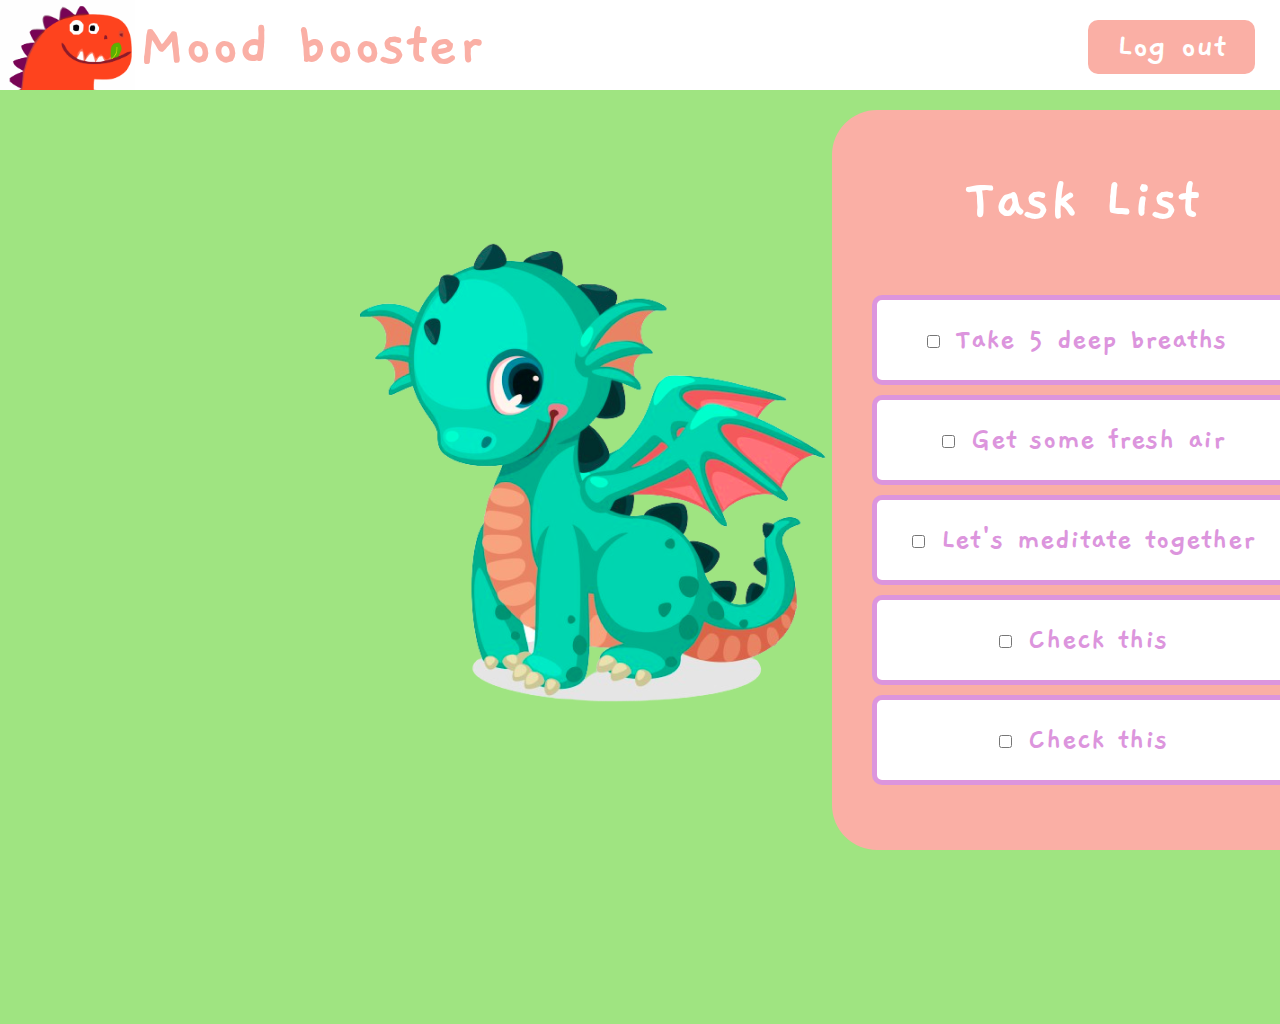
==== Tasks/task.html @ b8bcd3d7 "Added tasks for angry mood" ====
<!DOCTYPE html>
<html>

	<head>
		<link rel="stylesheet" href="task.css">
		<script src="https://ajax.googleapis.com/ajax/libs/jquery/3.3.1/jquery.min.js"></script>

	</head>

	<body>
		<div class="header">
			<img class="dragon" src="dragon2.png" width="134" height="100" alt="Mood Booster" />

			<span class="app-name"> Mood booster</span>
			<span><input class="log-out" type="button" value="Log out" onclick=" "></span>
		</div>

		<div class="task-list">
			<img src="smoke.png" id="breath" class="smoke" alt="breath" />
			<img src="air.png" id="air" class="air" alt="air" />
			<img src="meditation.png" id="meditation" class="meditation" alt="air" />
			
			<img id="dragon" width="471" height="479" src="bluedragon.png" class="bluedragon" alt="blue dragon">
			<img src="bubble_breath.png" id="bubble_breath" class="bubble" alt="breath" />
			<img src="bubble_air.png" id="bubble_air" class="bubble" alt="air" />
			<img src="bubble_meditation.png" id="bubble_meditation" class="bubble" alt="" />
			<div class="right">
				<h1>Task List</h1>
				<ul id="check_list" class="check-list">
					<button onclick="deep_breaths()">
						<input id="breath_check" type="checkbox" />
						<span> Take 5 deep breaths <span>
					</button>
				
					<button onclick="fresh_air()">
						<input id="air_check" type="checkbox" />
						<span>Get some fresh air<span>
					</button>
					<button onclick="meditation()">
						<input id="check_meditation" type="checkbox" />
						<span>Let's meditate together<span>
					</button>
					<button>
						<input type="checkbox" />
						<span>Check this<span>
					</button>
					<button>
						<input type="checkbox" />
						<span>Check this<span>
					</button>
				</ul>
			</div>
		</div>


		<audio id="player" class="music" src="Amelie.mp3" controls/>

		<script>
			var mood = "angry";
			var audios = ["Amelie.mp3", "Amelie.mp3"]
			var x = 0;
			var music = document.getElementById("player");
			$("#player")
				.bind("ended", function () {
					if (x === (audios.length - 1)) {
						x = 0;
					} else {
						x = x + 1;
					}
					music.src = audios[x];
					music.load();
					music.play();
				});


			const delay = ms => new Promise(res => setTimeout(res, ms));
			async function deep_breaths() {
				
				var breath = document.getElementById("breath");
				var bubble = document.getElementById("bubble_breath");
				bubble.style.display = "inline";

				await delay(1500);
				for (let i = 0; i < 5; i++) {
					breath.style.display = "inline";
					await delay(1500);
					breath.style.display = "none";
					await delay(1500);
				}
				bubble.style.display = "none";
				var checkbox = document.getElementById("breath_check");
				checkbox.checked = true;
			}
			
			async function fresh_air() {
				var task = document.getElementById("air");
				var bubble = document.getElementById("bubble_air");
				bubble.style.display = "inline";
				await delay(1500);
				task.style.display = "inline";
				await delay(3000);
				bubble.style.display = "none";
				task.style.display = "none";
				var checkbox = document.getElementById("air_check");
				checkbox.checked = true;
			}
			
			async function meditation() {
				var task = document.getElementById("meditation");
				var bubble = document.getElementById("bubble_meditation");
				var music = document.getElementById("player");
				
				music.src = audios[0];
				music.load();
				music.play();
				bubble.style.display = "inline";
				
				await delay(1500);
				bubble.style.display = "none";
				task.style.display = "inline";
				music.style.display = "inline";
				await delay(60000);
				task.style.display = "none";
				var checkbox = document.getElementById("check_meditation");
				checkbox.checked = true;
			}
		</script>
	</body>
ggg
</html>
---- Tasks/task.css ----
@import url('https://fonts.googleapis.com/css?family=Gaegu&display=swap');
* { 
	margin: 0;
	padding: 0;
}
body {
    background-color: #9FE481;
	height: 1024px;
	box-sizing: border-box;
}
.header {
	z-index: 5;
	overflow: hidden;
	width: 100vw;
	left: 0px;
	top: 0px;
	background-color: white;
}
.header .dragon {
	z-index: 5;
	vertical-align:middle;
	width: 134.81px;
	height: 100px;
	left: 4px;
	top: 30px;
	margin-bottom: -10px;
}
.header .app-name {
	z-index: 5;
	vertical-align:middle; 
	display:inline
	top: 0px;
	bottom: 30px;
	width: 398px;
	left: 123px;
	font-family: Gaegu;
	font-style: normal;
	font-weight: bold;
	font-size:  64px;
	text-align: center;
	color: #FAAFA5;
}

.header .log-out {
	z-index: 5;
	width: 167px;
	height: 54px;
	background-color: #FAAFA5;
	font-family: Gaegu;
	font-style: normal;
	font-weight: bold;
	font-size:  36px;
	text-align: center;
	color: white;
	border: 0px;
	border-radius: 10px;
	position:absolute;
	left: 85%;
	top: 20px;
}

.bluedragon {
	position:absolute;
	margin-top: 15vh;
	margin-left: 40vh;
	z-index: 5;
 }
 
 .smoke {
 	z-index:3;
 	display: flex;
 	margin-top: 330px;
 	display: none;
 }
 
.air {
 z-index:-1;
 margin-top: -120px;
 margin-left: 140px;
 display: none;
}

.meditation {
 z-index:-1;
 margin-top: -120px;
 margin-left: -150px;
 display: none;
}

.music {
 display: none;
}
 
 .bubble {
 	z-index:3;
 	position:absolute;
 	width: 371px;
	height: 268px;
	left: 650px;
	top: 100px;
	display: none;
 }
 
.task-list {
	
  display: flex;
  justify-content: space-between;
}

h1 {
	margin-top: 50px;
	font-family: Gaegu;
	font-style: normal;
	font-weight: bold;
	font-size:  64px;
    color: #fff;
    text-align: center;
    padding: 0 10px;
}
.right{
	position:absolute;
	display:flex;
	flex-direction:column;
	background-color: #FAAFA5;
	min-width: 500px;
	max-width:700px;
	height:auto;
	margin-left: 65%;
	border-radius: 45px;
	margin-top: 20px;
  
}

  .check-list {
    border: 25px solid #FAAFA5;
    margin: 30px auto;
    max-width: 420px;
    background-color: #FAAFA5;
    
    border-radius: 4px;
    box-shadow: 0px 0px 0 #FAAFA5;
    list-style: none;
    padding: 0;
	width: 90%;
  }

  .check-list button {
  	width: 100%;
  	cursor: pointer;
  	background-color: #fff;
    padding: 20px 10px 20px 25px;
    border-bottom: 4px solid #FAAFA5;
    border: 5px solid #DC95DD;
    border-radius:10px;
    margin-bottom: 10px;
   
  }

  
  .check-list button input[type=checkbox]:checked + span {
    text-decoration: line-through;
    color: #aaa;
  }
  
  .check-list button span {
  	color: #DC95DD;	font-family: Gaegu;
	font-style: normal;
	font-weight: bold;
	font-size:  32px;
    display: inline-block;
    margin-left: 12px;
  }
  
  #rcorners1 {
 border-radius: 5px;
 background: #FAAFA5;
 padding: 20px; 
 width: 200px;
 height: 150px;  
}
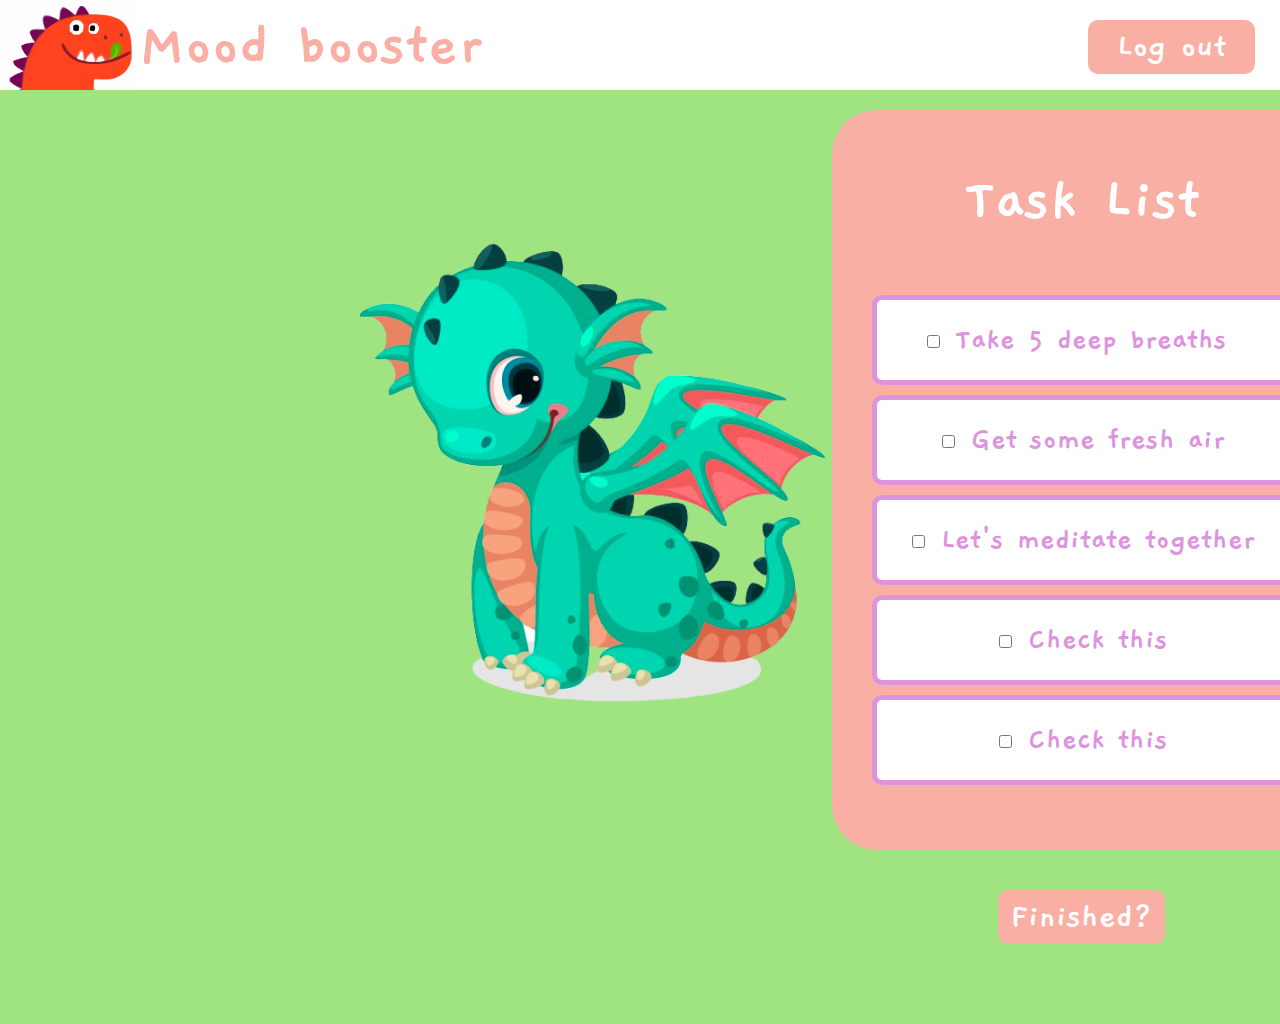
==== commit 7749bdff: "added button" ====
--- a/Tasks/task.html
+++ b/Tasks/task.html
@@ -49,6 +49,9 @@
 						<span>Check this<span>
 					</button>
 				</ul>
+			</div>
+			<div> 
+				<input class="finished" type="button" value="Finished?" onclick=" ">
 			</div>
 		</div>
 
@@ -126,5 +129,4 @@
 			}
 		</script>
 	</body>
-ggg
 </html>--- a/Tasks/task.css
+++ b/Tasks/task.css
@@ -171,6 +171,24 @@
     margin-left: 12px;
   }
   
+.finished {
+	position: absolute;
+	margin-top: 800px;
+	margin-left: 78%;
+	z-index: 5;
+	width: 167px;
+	height: 54px;
+	background-color: #FAAFA5;
+	font-family: Gaegu;
+	font-style: normal;
+	font-weight: bold;
+	font-size:  36px;
+	text-align: center;
+	color: white;
+	border: 0px;
+	border-radius: 10px;
+}  
+  
   #rcorners1 {
  border-radius: 5px;
  background: #FAAFA5;
